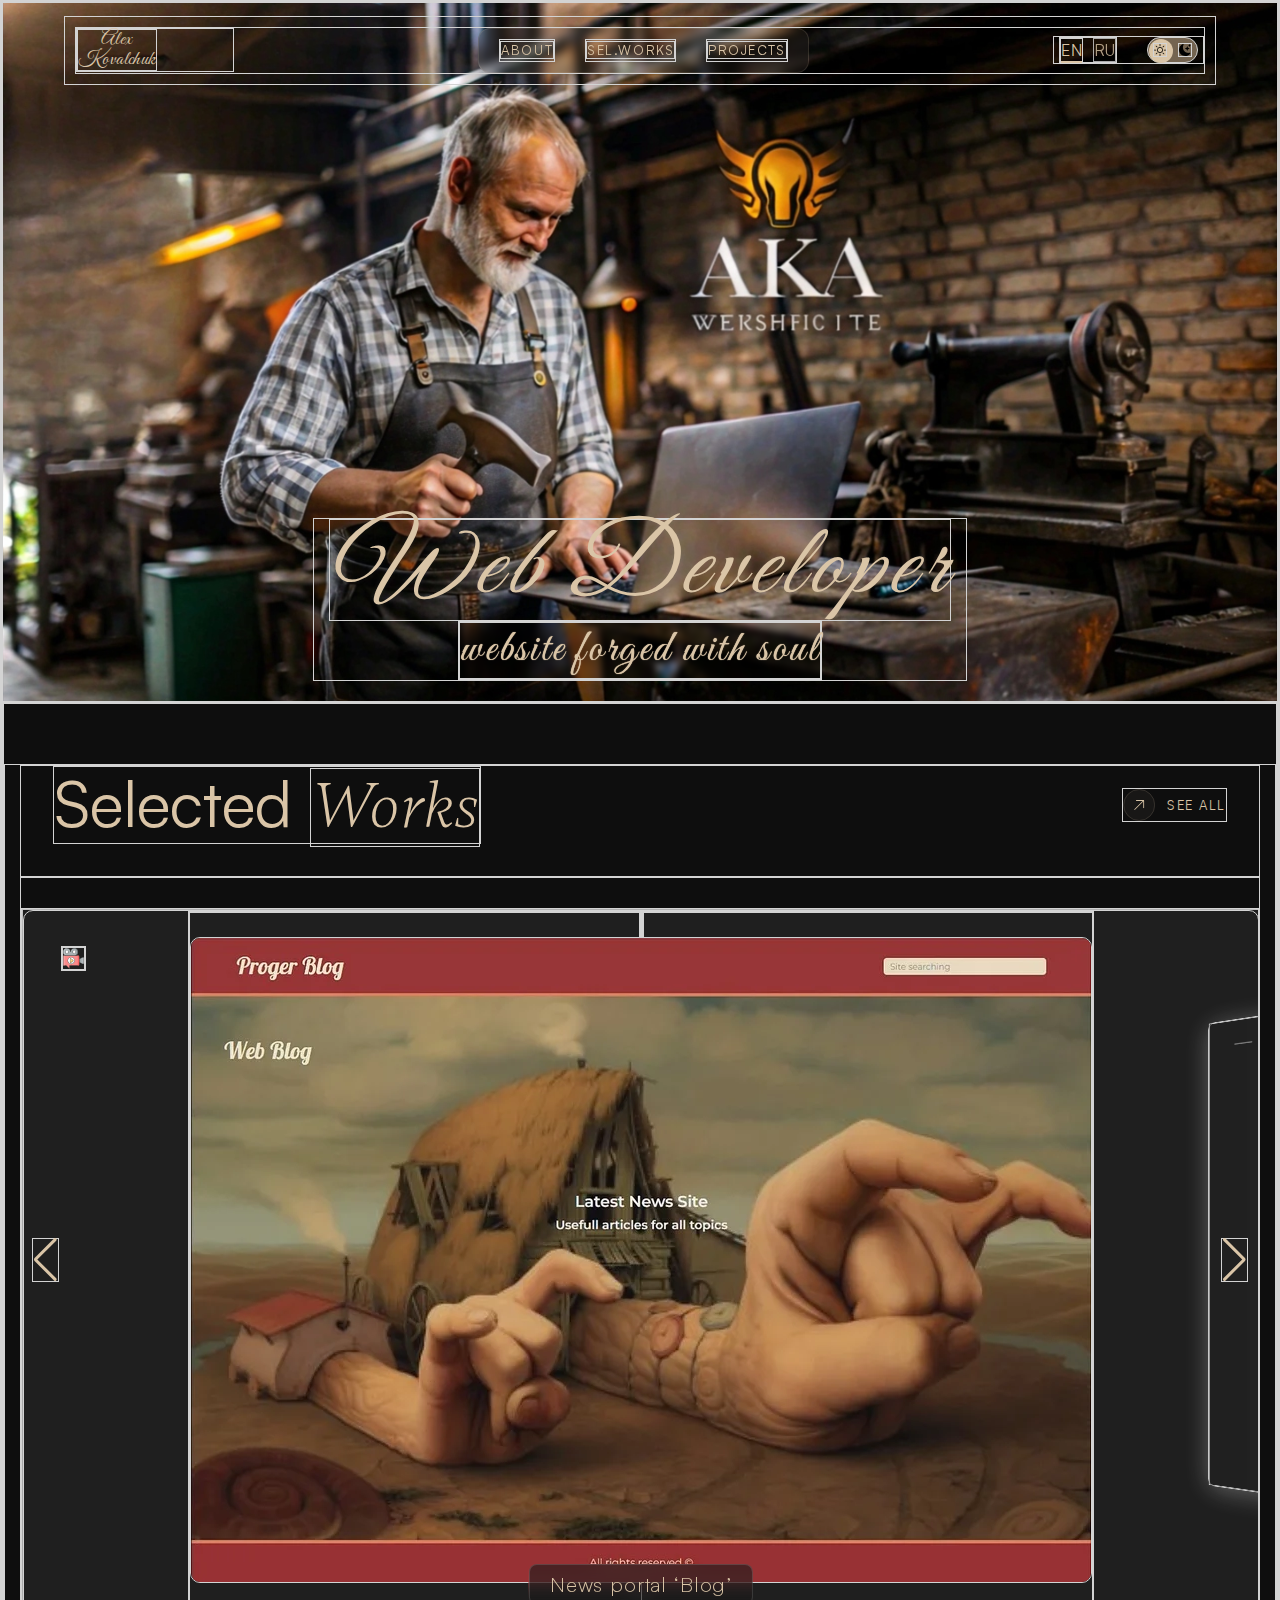
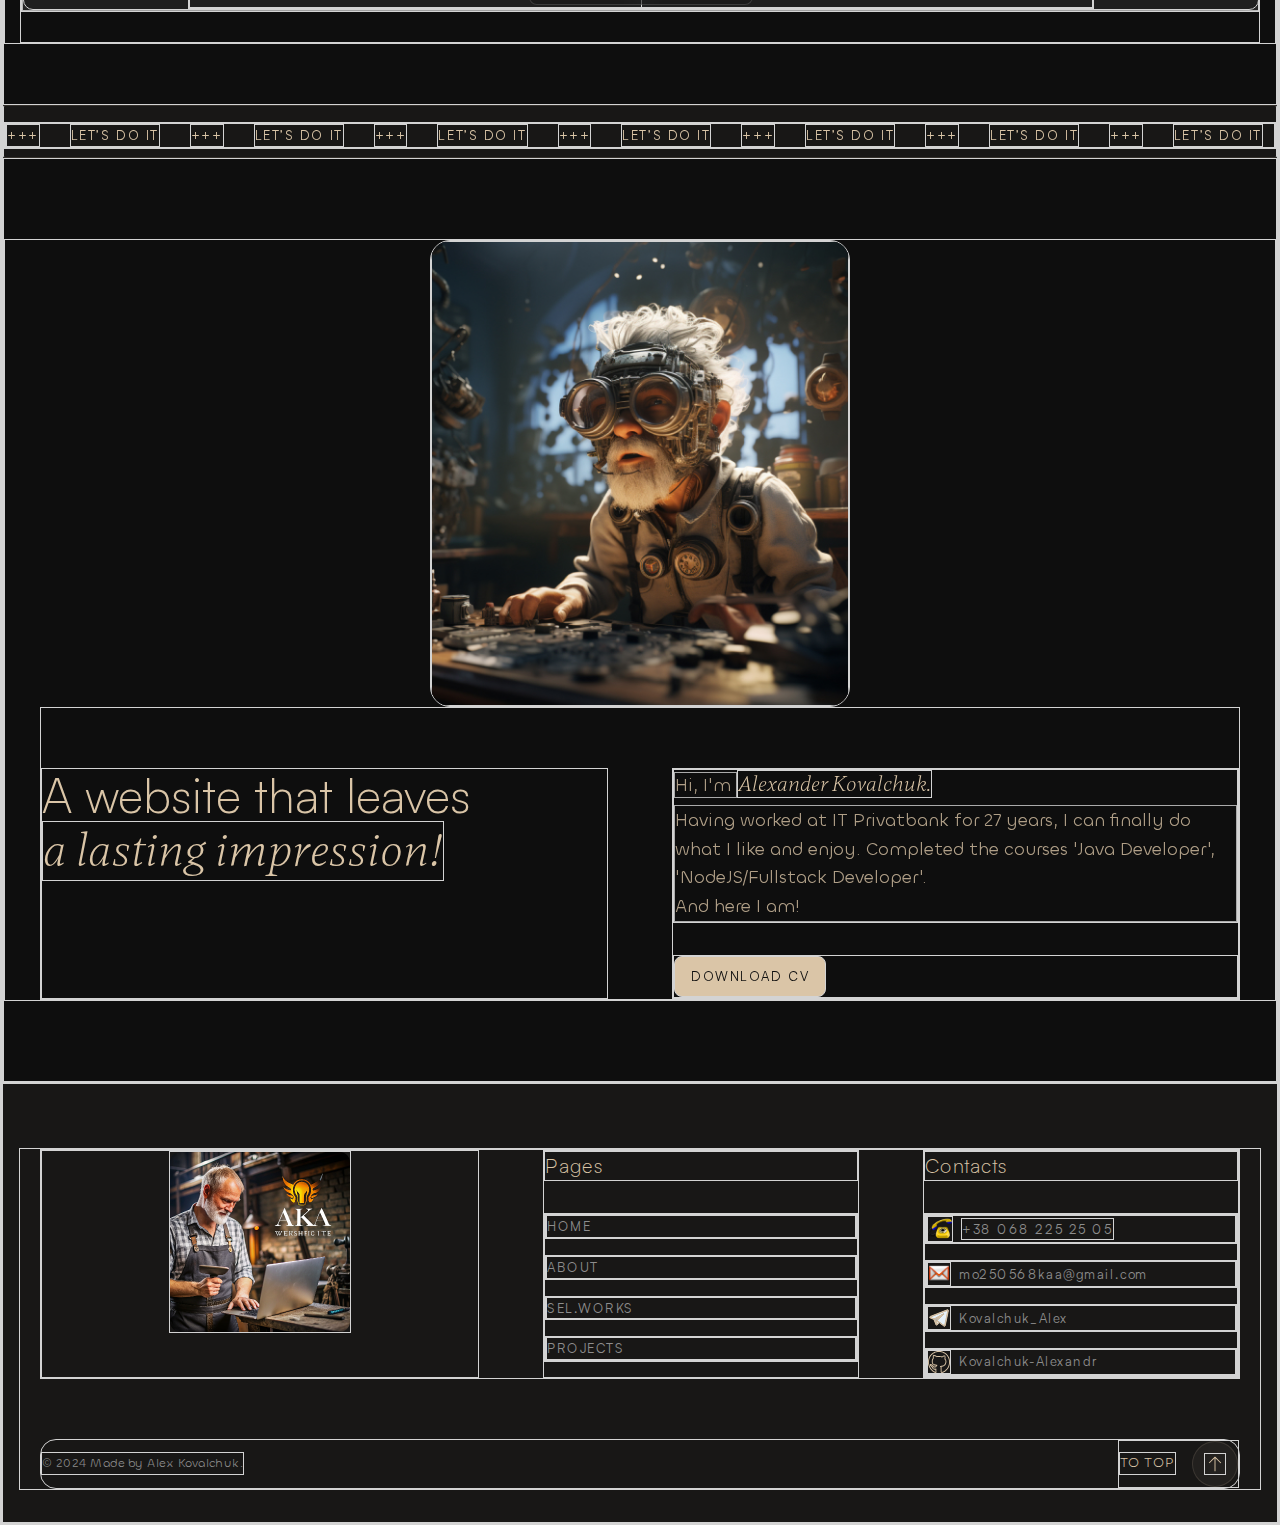
==== index.html @ 434cf373 "1 - 2 pages adaptive" ====
<!DOCTYPE html>
<html lang="en">
<head>
    <meta charset="UTF-8">
    <meta http-equiv="X-UA-Compatible" content="IE=edge">
    <meta name="viewport" content="width=device-width, initial-scale=1.0">
    <title>Freelancer portfolio</title>
    <link rel="stylesheet" href="./libs/swiper/swiper-bundle.min.css">
    <link rel="stylesheet" href="./css/main.css">

    <link rel="icon" sizes="260x260" type="image/x-icon" href="./img/favicon/aka/aka-260.jpg">
	<link rel="apple-touch-icon" sizes="180x180" href="./img/favicon/aka/aka-180.jpg">
</head>
<body class="dark">
    <nav class="nav ">
        <!-- <div class="container"> -->
            <div class="nav-row">
                <a href="./index.html" class="logo">
                    <!-- <img src="./img/logo/aka-180.png" class="logo__img" width="48" alt="AKA Logo"> -->
                    <!-- <strong>Freelancer</strong> portfolio -->
                    <!-- <span>ALEX SMITH</span>  -->
                    <span>alex<br>kovalchuk</span> 
                </a>

                <ul class="nav-list">
                    <!-- <li class="nav-lst__item"><a href="#" class="nav-list__link nav-list__link--active" data-lang="home">Home</a></li> -->
                    <li class="nav-list__item"><a href="#about" class="nav-list__link" data-lang="about">About</a></li>
                    <li class="nav-list__item"><a href="#works" class="nav-list__link" data-lang="selected">Sel.Works</a></li>
                    <li class="nav-list__item"><a href="./projects.html" class="nav-list__link" data-lang="projectsMenu">Projects</a></li>
                    <!-- <li class="nav-lst__item"><a href="./pages/contacts.html" class="nav-list__link" data-lang="contacts-mn">Contacts</a></li> -->
                </ul>

                <div class="nav-btn-set">
                    <div class="lang">
                        <a href="#" class="lang__item lang__item--active">EN</a>
                        <a href="#" class="lang__item ">RU</a>
                    </div>
    
                    <button class="dark-mode-btn ">
                        <img src="./img/icons/sun.svg" alt="Light mode" class="dark-mode-btn__icon">
                        <img src="./img/icons/moon.svg" alt="Dark mode" class="dark-mode-btn__icon">
                    </button>

                    <!-- Mobile button open -->
                    <!-- <button class="mobile-nav-btn"> -->
                        <!-- Если используются разные кнопки для откр/закр -->
                        <!-- <img class="nav-img" src="./img/ui/menu_right.svg" alt="Menu button" > -->
                        <!-- <div class="mobile-nav-btn__icon"></div> -->
                    <!-- </button> -->
                </div>

            </div>
        <!-- </div> -->
    </nav>
   
    <header class="header ">
        <div class="header__wrapper">
            <!-- <h1 class="header__title" data-lang="aboutme">
                <strong data-lang="greating">Hi, my name is <em data-lang="name">Alexander</em></strong><br>
                a frontend developer
            </h1>
            <div class="header__text">
                <p data-lang="slogan">with passion for learning and creating.</p> -->
                <!-- для проверки, если понадобится несколько абзацев текста -->
                <!-- <p>Далеко-далеко за словесными горами в стране гласных и согласных, живут рыбные тексты.
                     Эта переписывается взобравшись они запятых!</p>
                <p>Lorem ipsum dolor sit amet consectetur, adipisicing elit. Similique consequuntur 
                    magnam ducimus corporis impedit dolore possimus architecto dolores voluptatibus 
                    dicta.</p> -->
            <!-- </div>
            <a href="#!" class="btn">Download CV</a> -->
        </div>
    </header>

    <!-- Mobile button open -->
    <!-- <button class="mobile-nav-btn">
        <div class="mobile-nav-btn__icon"> -->
            <!-- Если используются разные кнопки для откр/закр -->
            <!-- <img class="nav-img" src="./img/ui/menu_right.svg" alt="Menu button" > -->
        <!-- </div>
    </button> -->

    <!-- ======= Мобильная навигация  ============================ -->
    <div class="mobile-nav ">
        <!-- Если используются разные кнопки для откр/закр -->
        <button class="mobile-close-btn">
            <img src="./img/ui/close_round.svg" alt="Close button" width="24" height="24">
        </button>

         <div class="nav-btn-set">
            <div class="lang">
                <a href="#" class="lang__item lang__item--active mobile-lang__item">EN</a>
                <a href="#" class="lang__item mobile-lang__item">RU</a>
            </div>
    
            <button class="dark-mode-btn ">
                <img src="./img/icons/sun.svg" alt="Light mode" class="dark-mode-btn__icon">
                <img src="./img/icons/moon.svg" alt="Dark mode" class="dark-mode-btn__icon">
            </button>

        </div>

        <ul class="mobile-nav-list">
            <li class="mobile-nav-item"><a href="./index.html#" class="mobile-nav-link" data-lang="home">Home</a></li>
            <li class="mobile-nav-item"><a href="./index.html#about" class="mobile-nav-link " data-lang="about">About</a></li>
            <li class="mobile-nav-item"><a href="./index.html#works" class="mobile-nav-link" data-lang="selected">Sel.Works</a></li>
            <li class="mobile-nav-item"><a href="./projects.html" class="mobile-nav-link" data-lang="projectsMenu">Projects</a></li>
        </ul>

        <a href="./index.html" class="nav__logo logo">
            <img src="./img/logo/aka-180.png" class="logo__img" width="48" alt="AKA Logo">
            <!-- <span>ALEX SMITH</span>  -->
            <span>alex<br>kovalchuk</span> 
        </a>
    </div>

    <!-- ======= Fade для мобильной навигации  =================== -->
	<div class="mobile-nav-fade"></div>

    <div class="gradient none">
        <div class="container"></div>
    </div>

    <main class=" ">
        <section class="works " id="works">
            <div class="container">
                <div class="works__header">
                    <h2 class="works__title" data-lang="projects">
                        Selected <span>Work</span>
                    </h2>

                    <a href="./projects.html" class="link works__link" data-lang="seeall">See all</a>
                </div>

                <!-- Grid -->
                <!-- <div class="works__grid"> -->
                    <div class="swiper-slider ">
                        <!-- Slider main container -->
                        <div class="swiper">
                            <!-- Additional required wrapper -->
                            <ul class="swiper-wrapper works__grid">
                                <!-- Slides -->
                                <!-- <div class="swiper-slide">
                                    <div class="swiper-slide-text"> Slide 1</div>
                                    <img src="https://swiperjs.com/demos/images/nature-1.jpg" />
                                </div>
                                <div class="swiper-slide">
                                    <div class="swiper-slide-text"> Slide 2</div>
                                    <img src="https://swiperjs.com/demos/images/nature-2.jpg" />
                                </div>
                                <div class="swiper-slide">
                                    <div class="swiper-slide-text"> Slide 3</div>
                                    <img src="https://swiperjs.com/demos/images/nature-3.jpg" />
                                </div> -->
                                
                            </ul>
                            <!-- Pagination -->
                            <!-- <div class="swiper-pagination"></div> -->
                    
                            <!-- Navigation buttons -->
                            <div class="swiper-button-prev"></div>
                            <div class="swiper-button-next"></div>
                    
                            <!-- Scrollbar -->
                            <!-- <div class="swiper-scrollbar"></div> -->
                        </div>
                    </div>
                <!-- </div> -->
            </div>
        </section>

        <!-- <div class="container"> -->
            <!-- <h2 class="title-1" data-lang="projects">Projects</h2> -->
            <!-- <h2 class="h1" data-lang="projects">Selected <span>Works</span></h2> -->
            <!-- <ul class="projects"> -->
                <!-- <picture>
                    <source srcset="./img/premium/pict1.webp 1x, ./img/premium/pict1@2x.webp 2x" type="image/webp">
                    <source srcset="./img/premium/pict1.jpg 1x, ./img/premium/pict1@2x.jpg 2x" type="image/jpeg">
                    <img src="./img/premium/pict1.jpg" width="347"  height="399" alt="Male lifting weights">
                </picture> -->
                <!-- <li class="project" onclick="projectDetails(6)">
                    <a href="./project-page.html">
                        <picture>
                            <source srcset="./img/projects/blog_sm1.webp " type="image/webp">
                            <source srcset="./img/projects/blog_sm1.jpg " type="image/jpeg">
                            <img src="./img/projects/blog_sm1.jpg" alt="Project img" class="project__img">
                        </picture>
                        
                        <h3 class="project__title">Gaming streaming portal</h3>
                        <div class="project__icon">
                                <img src="./img/video/movie_camera_icon.svg" alt="Demo available">
                        </div>
                    </a>
                </li> -->
                <!--
                <li class="project" onclick="projectDetails(1)">
                    <a href="./project-page.html">
                        <img src="./img/projects/02.jpg" alt="Project img" class="project__img">
                        <h3 class="project__title">Video service</h3>
                    </a>
                </li>
            </ul>
        </div> -->

        <section class="banner ">
            <h2 class="visually-hidden">Banner</h2>
            <div class="container-wide">
                <div class="banner__row">
                    <div class="cta__banner-dots">+++</div>
                    <div class="cta__banner-text">Let’s do it</div>
                    <div class="cta__banner-dots">+++</div>
                    <div class="cta__banner-text">Let’s do it</div>
                    <div class="cta__banner-dots">+++</div>
                    <div class="cta__banner-text">Let’s do it</div>
                    <div class="cta__banner-dots">+++</div>
                    <div class="cta__banner-text">Let’s do it</div>
                    <div class="cta__banner-dots">+++</div>
                    <div class="cta__banner-text">Let’s do it</div>
                    <div class="cta__banner-dots">+++</div>
                    <div class="cta__banner-text">Let’s do it</div>
                    <div class="cta__banner-dots">+++</div>
                    <div class="cta__banner-text">Let’s do it</div>
                    <div class="cta__banner-dots">+++</div>
                    <div class="cta__banner-text">Let’s do it</div>
                    <div class="cta__banner-dots">+++</div>
                    <div class="cta__banner-text">Let’s do it</div>
                    <div class="cta__banner-dots">+++</div>
                    <div class="cta__banner-text">Let’s do it</div>
                    <div class="cta__banner-dots">+++</div>
                    <div class="cta__banner-text">Let’s do it</div>
                    <div class="cta__banner-dots">+++</div>
                    <div class="cta__banner-text">Let’s do it</div>
                    <!--<div class="cta__banner-dots">+++</div> -->
                </div>
            </div>
        </section>

        <section class="about " id="about">
            <div class="container">
                <div class="about__img ">
                    <img src="./img/about/Image.jpg" alt="about pict">
                </div>
                <div class="about__header ">
                    <h2 class="about__title" data-lang="slogan1">A website that leaves <span>a&nbsp;lasting impression!</span></h2>
                    <div class="about__content">
                        <div class="about__content-wrapper">
                            <span class="about__desc" data-lang="greating"></span>
                            <span class="about__name" data-lang="name"></span>
                            <p class="about__desc" data-lang="aboutdesc">
                                Hi, I'm Arik Andersson - a freelancer specializing in premium web design, development, and SEO services. I'm passionate about creating unique and effective solutions for my clients, and I bring a personal touch to every project. Let's work together to bring your vision to life!
                            </p>
                        </div>

                        <div class="about__social">
                            <a href="#!" class="btn btn-link" data-lang="download">Download CV</a>
                        </div>
                    </div>
                    
                </div>
            </div>
        </section>

    </main>

    <footer class="footer ">
        <div class="container-footer">
            <div class="footer__menu">
                 <a href="#!" class="logo footer__logo">
                    <img src="./img/logo/aka-180.png" alt="logo" class="logo-img">
                 </a>

                 <nav class="footer__nav">
                    <h4 class="footer-nav-title" data-lang="pages">Pages</h4>
                    <ul class="footer-nav-list">
                        <li class="nav-item"><a href="#" class="footer-nav-link" data-lang="home">Home</a></li>
                        <li class="nav-item"><a href="#about" class="footer-nav-link" data-lang="about">About</a></li>
                        <li class="nav-item"><a href="#works" class="footer-nav-link" data-lang="selected">Sel.Works</a></li>
                        <li class="nav-item"><a href="./projects.html" class="footer-nav-link" data-lang="projectsMenu">Projects</a></li>
                    </ul>

                    <!-- <button class="nav__btn btn btn-link">Get in touch</button> -->
                 </nav>

                 <nav class="footer__nav footer__nav--contacts">
                    <h4 class="footer-nav-title" data-lang="contacts">Contacts</h4>
                    <ul class="footer-nav-list">
                        <li class="nav-item">
                            <a href="tel:+38062252505" class="footer-nav-link">
                                <img src="./img/social/yellow_phone_icon.png" width="26" alt="Phone">
                                <span>+38 068 225 25 05</span> 
                            </a></li>
                        <li class="nav-item">
                            <a href="mailto:mo250568kaa@gmail.com" target="_blank" class="footer-nav-link">
                                <img src="./img/social/gmail_icon.png" width="24" alt="Gmail">
                                mo250568kaa@gmail.com
                            </a>
                        </li>
                        <li class="nav-item">
                            <a href="https://t.me/Kovalchuk_Alex" target="_blank" class="footer-nav-link">
                                <img src="./img/social/telegram_icon.svg" width="24" alt="Telegram">
                                Kovalchuk_Alex
                            </a>
                        </li>
                        <li class="nav-item">
                            <a href="https://github.com/Kovalchuk-Alexandr" target="_blank"  class="footer-nav-link">
                                <img src="./img/social/github-icon-stroke1.svg" width="24" alt="Github">
                                Kovalchuk-Alexandr
                            </a>
                        </li>
                    </ul>
                 </nav>

            </div>

            <div class="footer__row">
                <div class="footer__copyright">© 2024 Made by Alex Kovalchuk.</div>
                <div class="footer__back-top">
                    <div class="btotop__text" data-lang="gotop">To Top</div>
                    <a href="#" class="btotop__btn">
                        <img class="btotop__btn-img" src="./img/ui/ui-arrow-top.svg" alt="back to home btn">
                    </a>
                </div>
            </div>
        </div>
        <!-- <div class="container">
            <div class="footer__wrapper">
                <ul class="social">
                    <li class="social__item"><a href="#!"><img src="./img/icons/vk.svg" alt="VK"></a></li>
                    <li class="social__item"><a href="#!"><img src="./img/icons/instagram.svg" alt="instagram"></a></li>
                    <li class="social__item"><a href="#!"><img src="./img/icons/twitter.svg" alt="twitter"></a></li>
                    <li class="social__item"><a href="https://github.com/Kovalchuk-Alexandr"><img src="./img/icons/gitHub.svg" alt="gitHub"></a></li>
                    <li class="social__item"><a href="#!"><img src="./img/icons/linkedIn.svg" alt="linkedIn"></a></li>
                </ul>
                <div class="copyright">
                    <p>© 2024 frontend-dev.com</p>
                </div>
            </div>
        </div> -->
    </footer>

    <!-- Библиотеки -->
    <!-- <script src="./libs/scrollreveal.js"></script> -->
    <script src="./libs/swiper/swiper-bundle.min.js"></script>

    <!-- Программный скрипт -->
    <!-- <script src="./js/modules/scroll-reveal.js"></script> -->
    <script src="./js/modules/mobile-nav.js"></script>
    <script src="./js/modules/swiper.js"></script>

    <script src="./js/projects.js"></script>
    <script src="./js/main.js"></script>
    
</body>
</html>
---- css/main.css ----
/* 
Подсказка для использования шрифтов
font-family: 'DM Sans', sans-serif;
font-family: 'Poppins', sans-serif;
*/

@import './../fonts/chillax/css/chillax.css';
@import './../fonts/gambetta/css/gambetta.css';
@import './../fonts/satoshi/stylesheet.css';
@import './../fonts/greatvibes/stylesheet.css';
@import './../fonts/futurapt/stylesheet.css';
@import './../fonts/antarctic/stylesheet.css';
@import './../fonts/larisa/stylesheet.css';
@import './../fonts/hero/stylesheet.css';
@import './../fonts/garet/stylesheet.css';



/* =============  Fonts ================= */
@import url("https://fonts.googleapis.com/css2?family=DM+Sans:opsz,wght@9..40,400;9..40,500;9..40,700&family=Poppins:wght@400;500;700&display=swap");
@import url('https://fonts.googleapis.com/css2?family=Montserrat:wght@100..900&family=Nunito:ital,wght@0,200..1000;1,200..1000&display=swap');
@import url('https://fonts.googleapis.com/css2?family=Poppins:wght@300;400;500;600&display=swap');

/* =============  Base ================= */
@import './base/reset.css';
@import './base/vars.css';
@import './base/base.css';
@import './base/buttons.css';
@import './base/icons.css';
@import './base/mobile-nav-button.css';
@import './base/mobile-nav.css';
@import './base/swiper.css';


/* =============  Blocks ================= */
@import './blocks/nav.css';
@import './blocks/dark-mode-btn.css';
@import './blocks/link.css';
@import './blocks/header.css';
@import './blocks/gradient.css';
@import './blocks/works.css';
@import './blocks/work.css';
@import './blocks/banner.css';
@import './blocks/about.css';
@import './blocks/projects.css';
@import './pages/projects-details.css';
@import './pages/skills.css';
@import './blocks/footer.css';
@import './blocks/footer-nav.css';

/* =============  Media ================= */
/* @import './base/media.css'; */
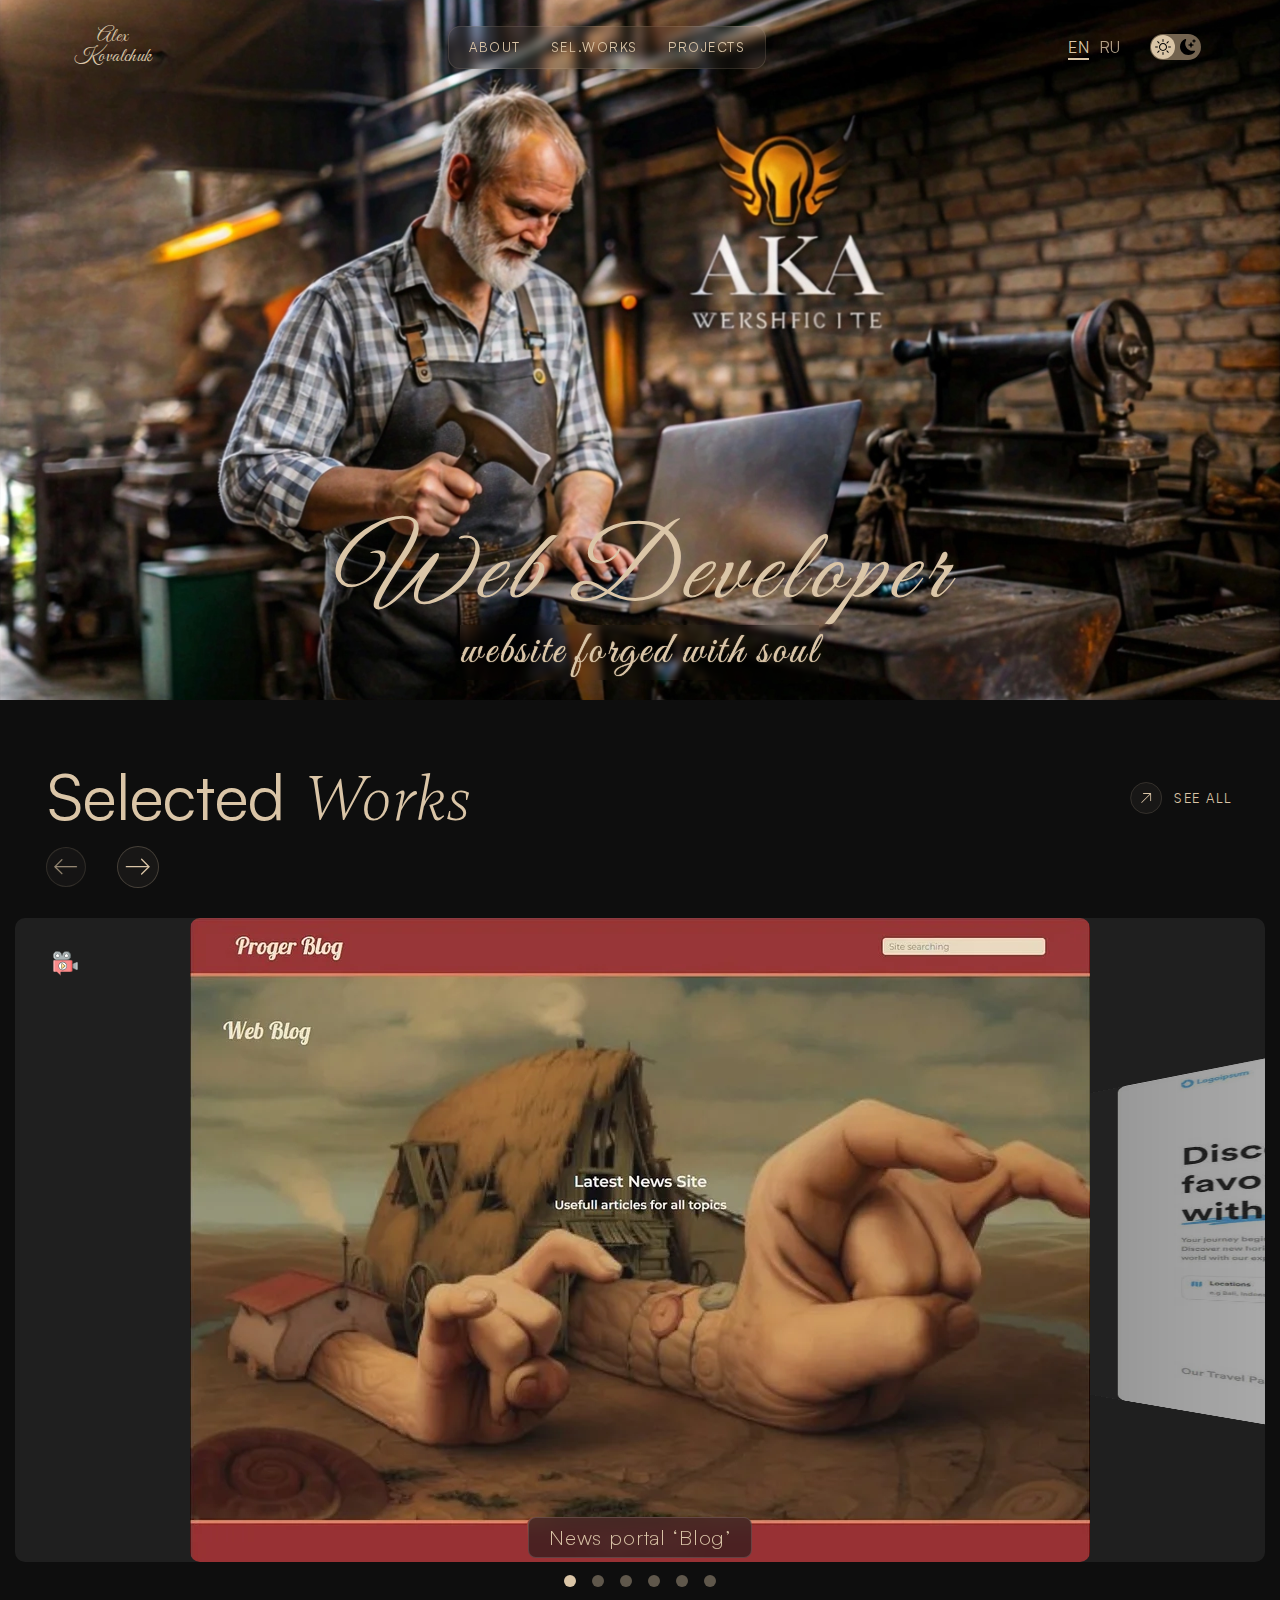
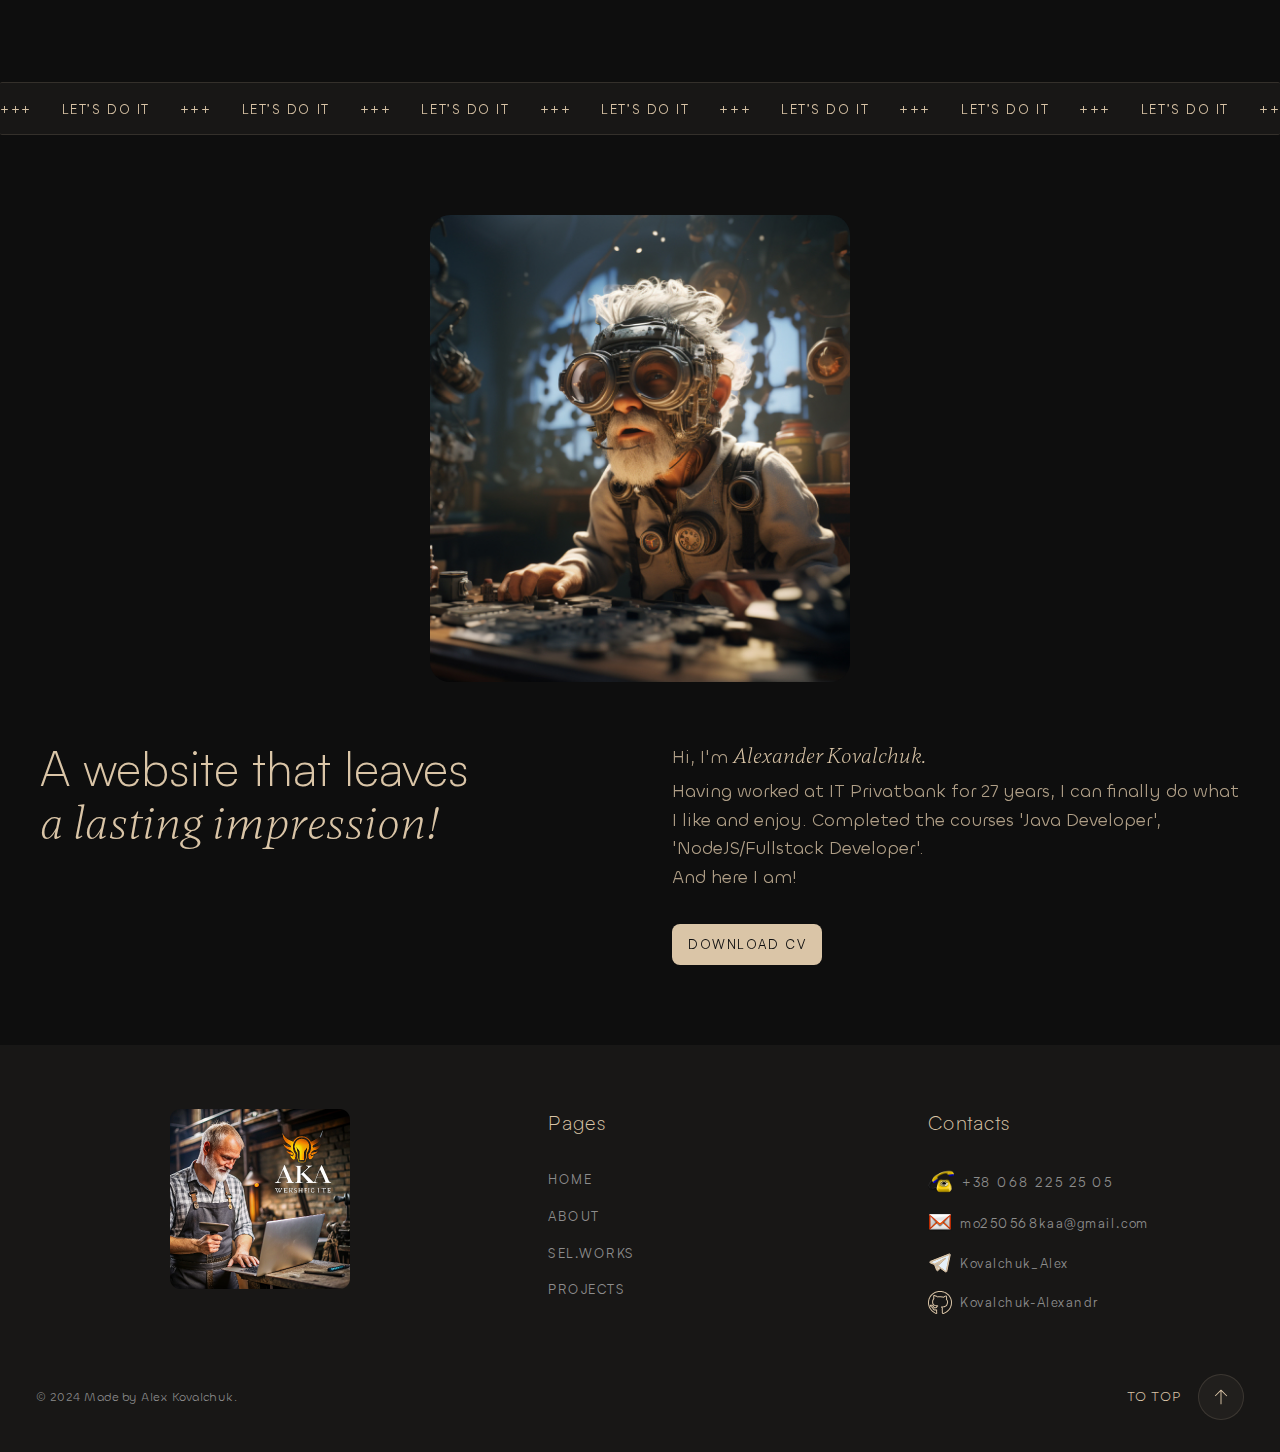
==== commit 6229b600: "nav + pagination" ====
--- a/index.html
+++ b/index.html
@@ -81,9 +81,9 @@
     </button> -->
 
     <!-- ======= Мобильная навигация  ============================ -->
-    <div class="mobile-nav ">
+    <!-- <div class="mobile-nav "> -->
         <!-- Если используются разные кнопки для откр/закр -->
-        <button class="mobile-close-btn">
+        <!--<button class="mobile-close-btn">
             <img src="./img/ui/close_round.svg" alt="Close button" width="24" height="24">
         </button>
 
@@ -109,17 +109,17 @@
 
         <a href="./index.html" class="nav__logo logo">
             <img src="./img/logo/aka-180.png" class="logo__img" width="48" alt="AKA Logo">
-            <!-- <span>ALEX SMITH</span>  -->
+            <span>ALEX SMITH</span> 
             <span>alex<br>kovalchuk</span> 
         </a>
-    </div>
+    </div> -->
 
     <!-- ======= Fade для мобильной навигации  =================== -->
-	<div class="mobile-nav-fade"></div>
-
-    <div class="gradient none">
+	<!-- <div class="mobile-nav-fade"></div> -->
+
+    <!-- <div class="gradient none">
         <div class="container"></div>
-    </div>
+    </div> -->
 
     <main class=" ">
         <section class="works " id="works">
@@ -154,15 +154,29 @@
                                 </div> -->
                                 
                             </ul>
-                            <!-- Pagination -->
-                            <!-- <div class="swiper-pagination"></div> -->
-                    
-                            <!-- Navigation buttons -->
-                            <div class="swiper-button-prev"></div>
-                            <div class="swiper-button-next"></div>
-                    
-                            <!-- Scrollbar -->
-                            <!-- <div class="swiper-scrollbar"></div> -->
+                            
+                            <div class="swiper-pagination"></div>
+                        </div>
+                        <!-- Navigation buttons -->
+                        <div class="swiper-button-set">
+                            <div class="swiper-button swiper-button-prev">
+                                <!-- <img src="./img/ui/arrow_left-24.svg" alt="arrow left"> -->
+
+                                <svg class="arrow arrow-left" fill="none" height="24" viewBox="0 0 24 24" width="24" xmlns="http://www.w3.org/2000/svg">
+                                    <path d="M3.98909 11.75H20.25" stroke="" stroke-linecap="round"/>
+                                    <path d="M8.79349 6.20649L3.25 11.75L8.79349 17.2935" stroke="" stroke-linecap="round"/>
+                                </svg>
+                            </div>
+
+                            <div class="swiper-button swiper-button-next">
+                                <!-- <img src="./img/ui/arrow_right-24.svg" alt="arrow right"> -->
+
+                                <svg class="arrow arrow-right" fill="none" height="24" viewBox="0 0 24 24" width="24" xmlns="http://www.w3.org/2000/svg">
+                                    <path d="M19.5109 11.75H3.25001" stroke="" stroke-linecap="round"/>
+                                    <path d="M14.7065 6.20649L20.25 11.75L14.7065 17.2935" stroke="" stroke-linecap="round"/>
+                                </svg>
+                            </div>
+
                         </div>
                     </div>
                 <!-- </div> -->
@@ -344,7 +358,7 @@
 
     <!-- Программный скрипт -->
     <!-- <script src="./js/modules/scroll-reveal.js"></script> -->
-    <script src="./js/modules/mobile-nav.js"></script>
+    <!-- <script src="./js/modules/mobile-nav.js"></script> -->
     <script src="./js/modules/swiper.js"></script>
 
     <script src="./js/projects.js"></script>
--- a/css/main.css
+++ b/css/main.css
@@ -13,6 +13,7 @@
 @import './../fonts/larisa/stylesheet.css';
 @import './../fonts/hero/stylesheet.css';
 @import './../fonts/garet/stylesheet.css';
+@import './../fonts/code-next-trial/style.css';
 
 
 
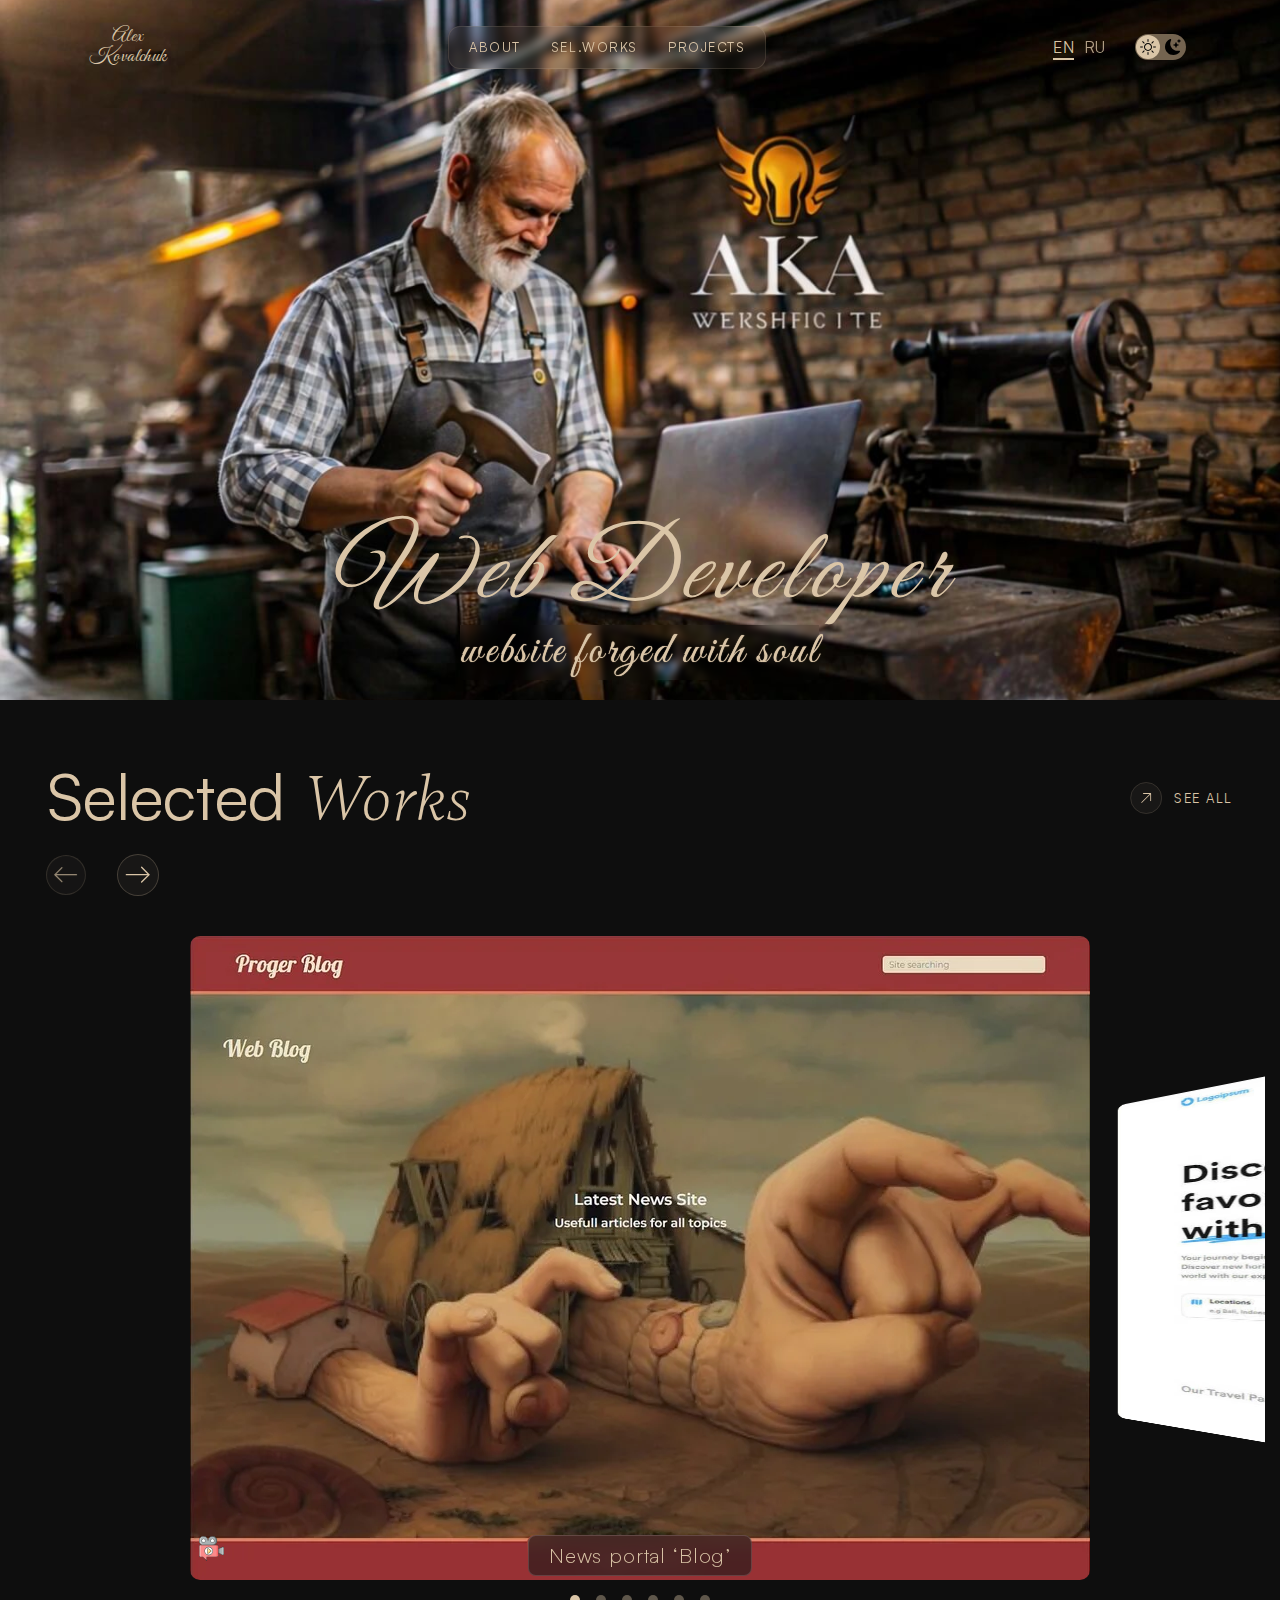
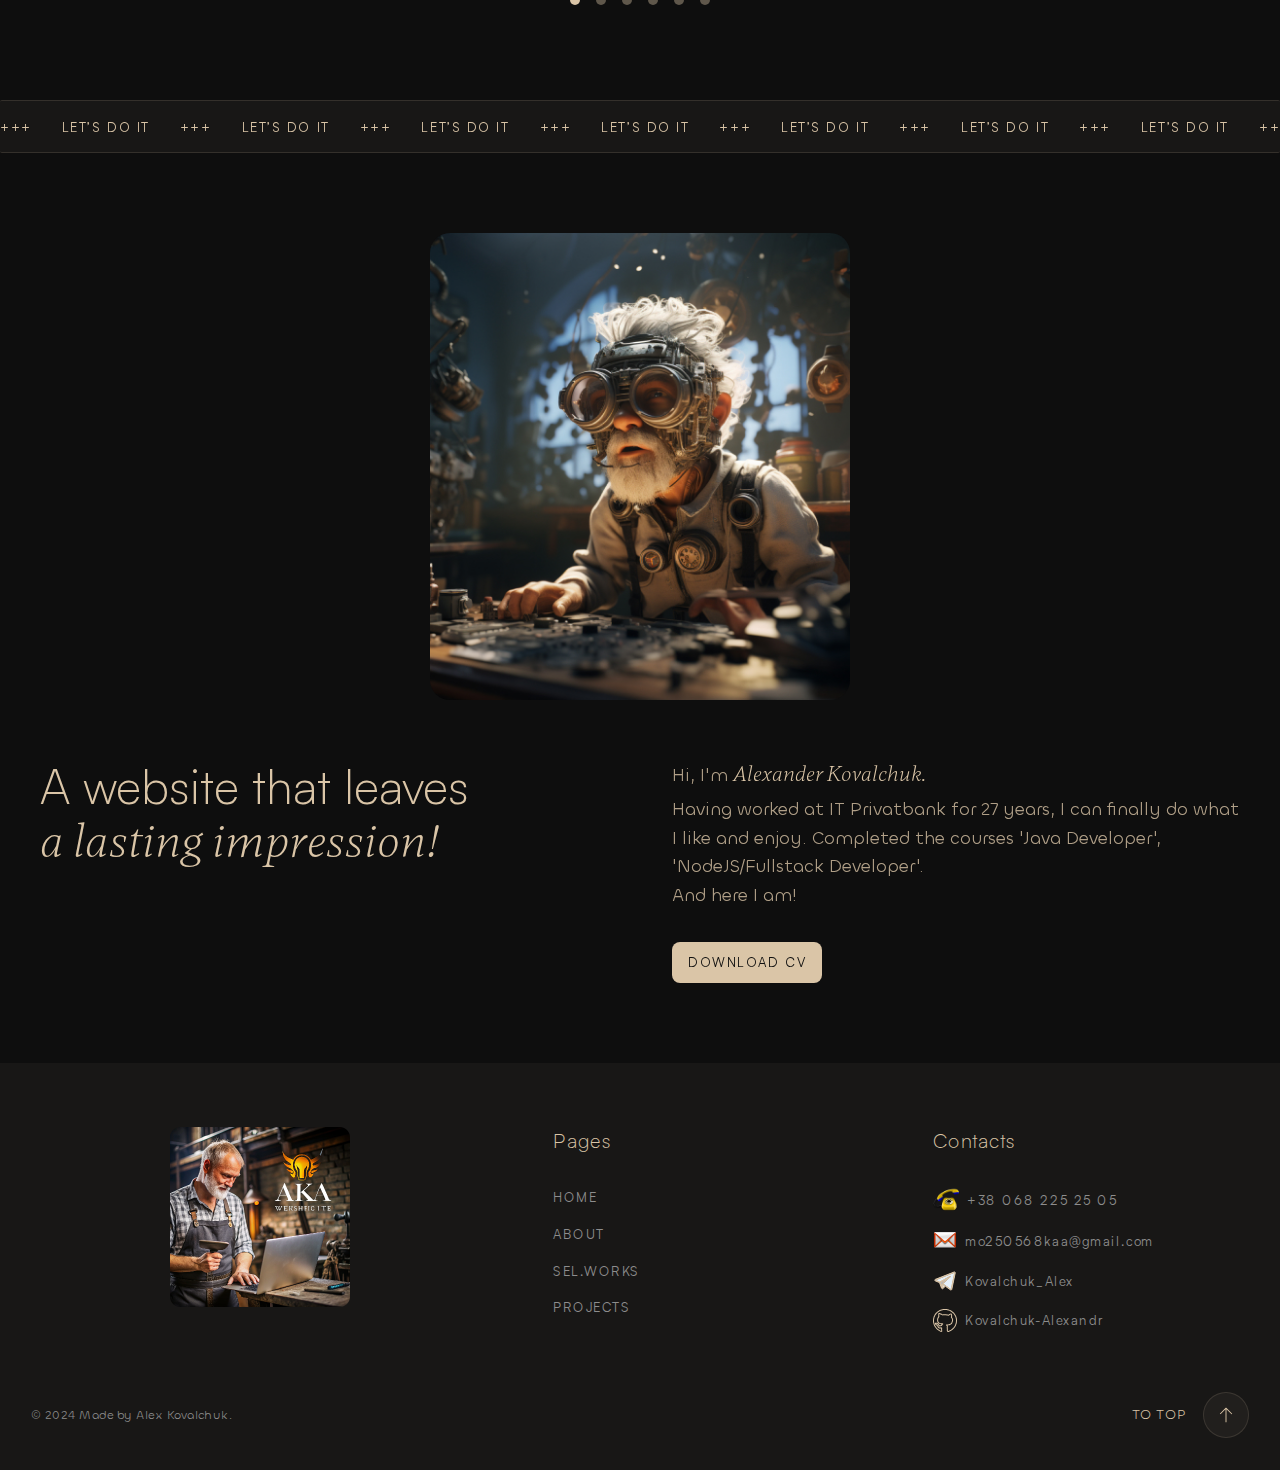
==== commit ce3d4a9e: "rel. v 2.0" ====
--- a/index.html
+++ b/index.html
@@ -13,7 +13,7 @@
 </head>
 <body class="dark">
     <nav class="nav ">
-        <!-- <div class="container"> -->
+        <div class="container">
             <div class="nav-row">
                 <a href="./index.html" class="logo">
                     <!-- <img src="./img/logo/aka-180.png" class="logo__img" width="48" alt="AKA Logo"> -->
@@ -50,7 +50,7 @@
                 </div>
 
             </div>
-        <!-- </div> -->
+        </div>
     </nav>
    
     <header class="header ">
@@ -277,7 +277,7 @@
     </main>
 
     <footer class="footer ">
-        <div class="container-footer">
+        <div class="container">
             <div class="footer__menu">
                  <a href="#!" class="logo footer__logo">
                     <img src="./img/logo/aka-180.png" alt="logo" class="logo-img">
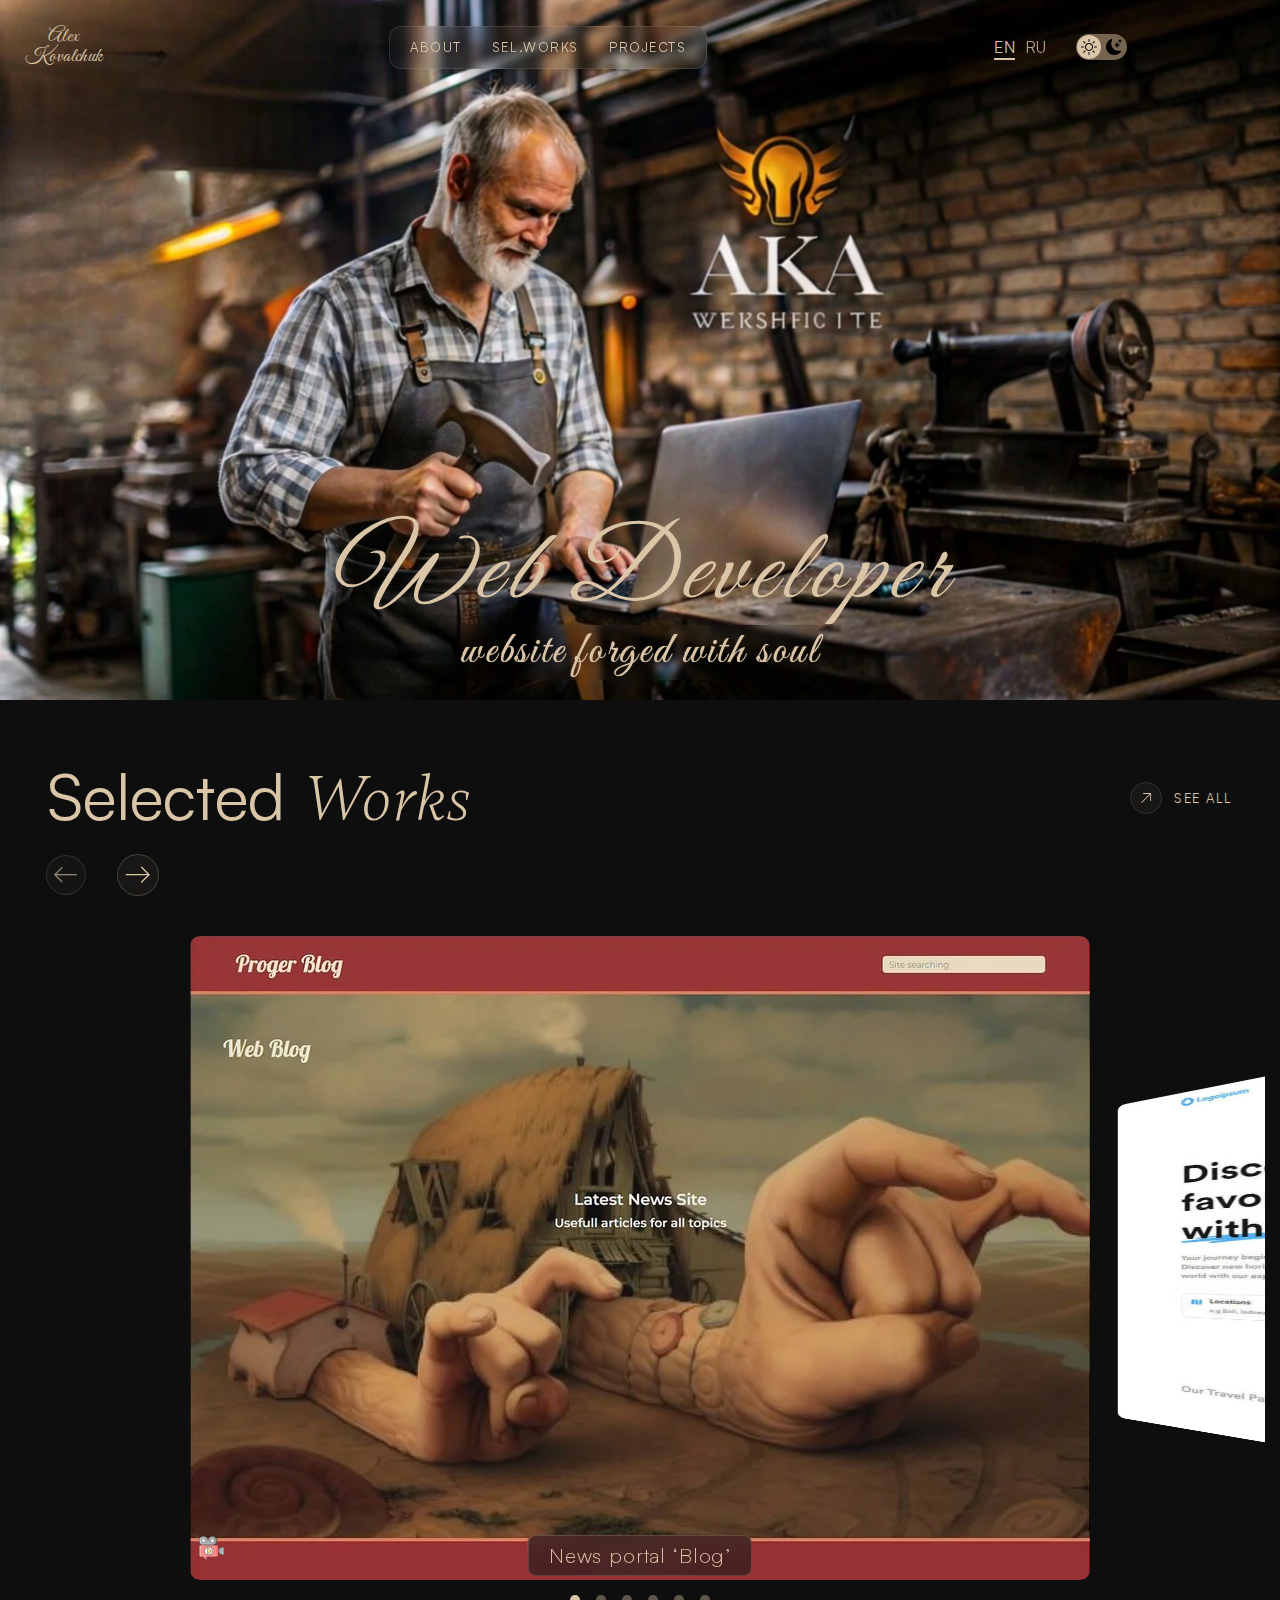
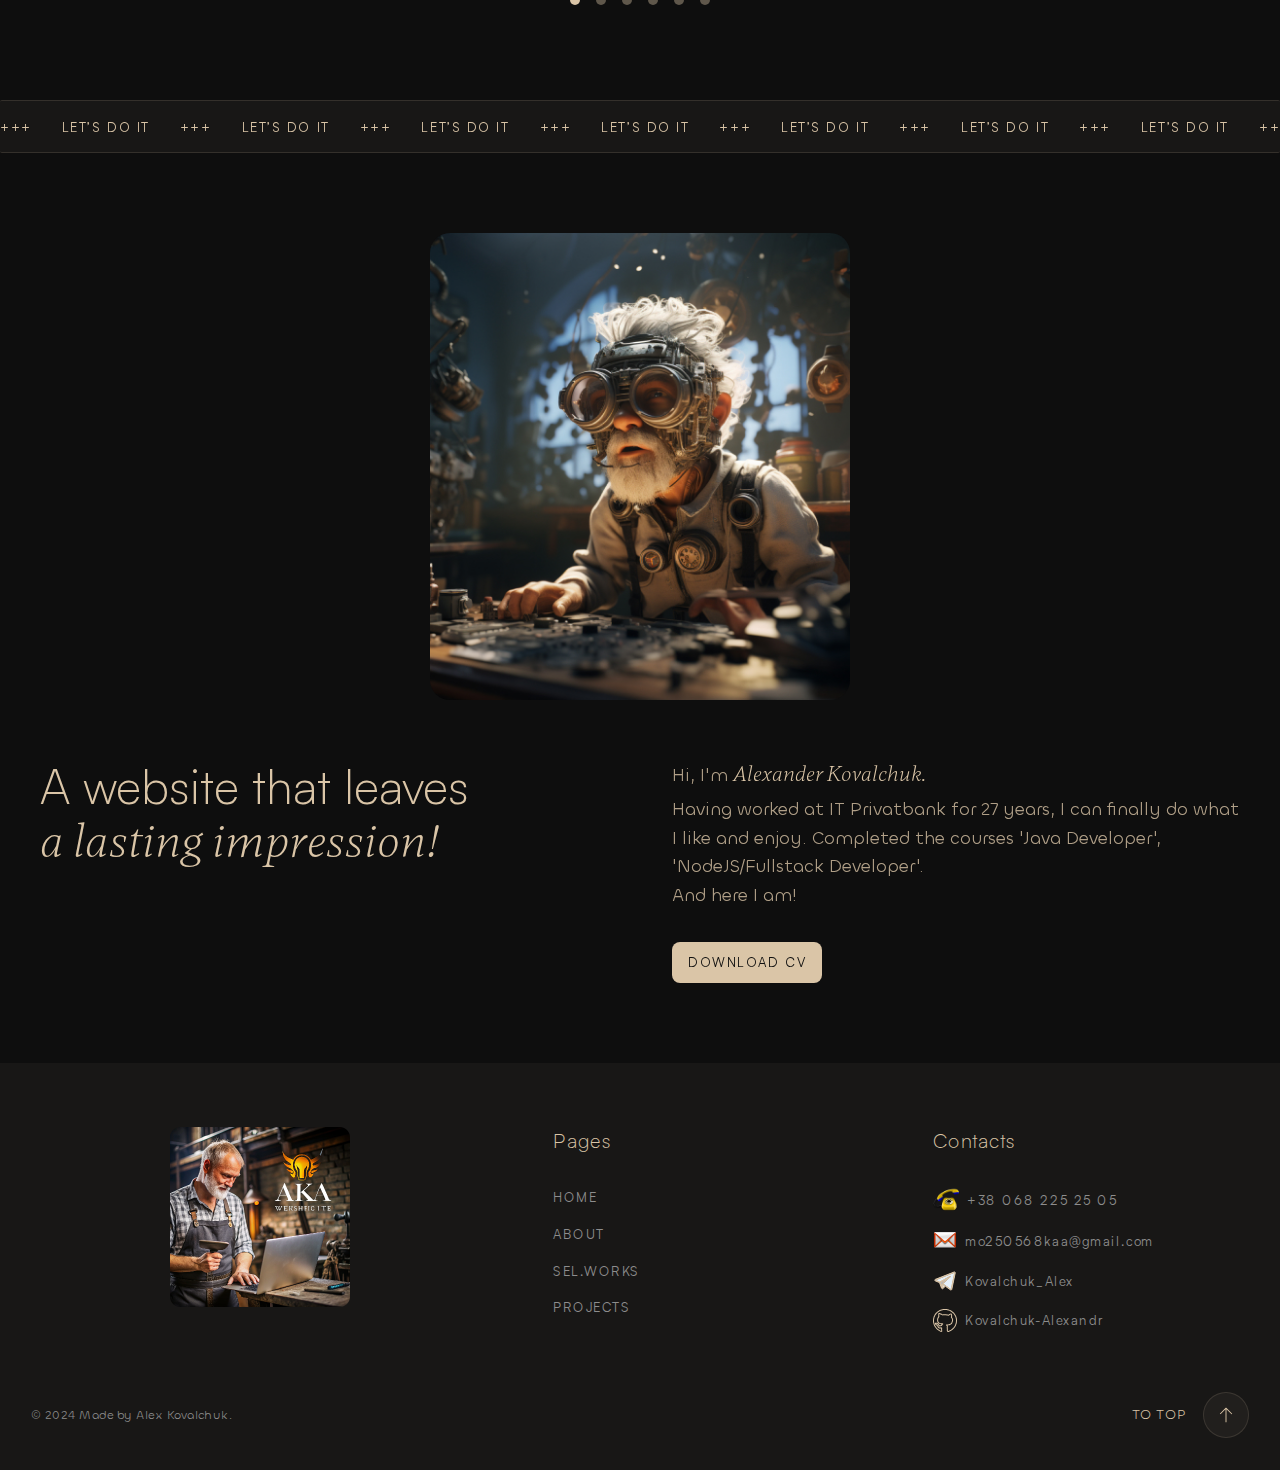
==== commit 85c5db92: "refact main" ====
--- a/index.html
+++ b/index.html
@@ -8,26 +8,26 @@
     <link rel="stylesheet" href="./libs/swiper/swiper-bundle.min.css">
     <link rel="stylesheet" href="./css/main.css">
 
-    <link rel="icon" sizes="260x260" type="image/x-icon" href="./img/favicon/aka/aka-260.jpg">
-	<link rel="apple-touch-icon" sizes="180x180" href="./img/favicon/aka/aka-180.jpg">
+    <link rel="icon" sizes="260x260" type="image/x-icon" href="./img/favicon/aka/aka-logo-min.png">
+	<link rel="apple-touch-icon" sizes="180x180" href="./img/favicon/aka/aka-logo-min.png">
 </head>
 <body class="dark">
-    <nav class="nav ">
+    <!-- <nav class="nav ">
         <div class="container">
             <div class="nav-row">
                 <a href="./index.html" class="logo">
-                    <!-- <img src="./img/logo/aka-180.png" class="logo__img" width="48" alt="AKA Logo"> -->
-                    <!-- <strong>Freelancer</strong> portfolio -->
-                    <!-- <span>ALEX SMITH</span>  -->
+                    <img src="./img/logo/aka-180.png" class="logo__img" width="48" alt="AKA Logo">
+                    <strong>Freelancer</strong> portfolio
+                    <span>ALEX SMITH</span> 
                     <span>alex<br>kovalchuk</span> 
                 </a>
 
                 <ul class="nav-list">
-                    <!-- <li class="nav-lst__item"><a href="#" class="nav-list__link nav-list__link--active" data-lang="home">Home</a></li> -->
+                    <li class="nav-lst__item"><a href="#" class="nav-list__link nav-list__link--active" data-lang="home">Home</a></li>
                     <li class="nav-list__item"><a href="#about" class="nav-list__link" data-lang="about">About</a></li>
                     <li class="nav-list__item"><a href="#works" class="nav-list__link" data-lang="selected">Sel.Works</a></li>
                     <li class="nav-list__item"><a href="./projects.html" class="nav-list__link" data-lang="projectsMenu">Projects</a></li>
-                    <!-- <li class="nav-lst__item"><a href="./pages/contacts.html" class="nav-list__link" data-lang="contacts-mn">Contacts</a></li> -->
+                    <li class="nav-lst__item"><a href="./pages/contacts.html" class="nav-list__link" data-lang="contacts-mn">Contacts</a></li>
                 </ul>
 
                 <div class="nav-btn-set">
@@ -40,84 +40,64 @@
                         <img src="./img/icons/sun.svg" alt="Light mode" class="dark-mode-btn__icon">
                         <img src="./img/icons/moon.svg" alt="Dark mode" class="dark-mode-btn__icon">
                     </button>
-
-                    <!-- Mobile button open -->
-                    <!-- <button class="mobile-nav-btn"> -->
-                        <!-- Если используются разные кнопки для откр/закр -->
-                        <!-- <img class="nav-img" src="./img/ui/menu_right.svg" alt="Menu button" > -->
-                        <!-- <div class="mobile-nav-btn__icon"></div> -->
-                    <!-- </button> -->
                 </div>
 
             </div>
         </div>
-    </nav>
+    </nav> -->
    
     <header class="header ">
-        <div class="header__wrapper">
-            <!-- <h1 class="header__title" data-lang="aboutme">
-                <strong data-lang="greating">Hi, my name is <em data-lang="name">Alexander</em></strong><br>
-                a frontend developer
-            </h1>
-            <div class="header__text">
-                <p data-lang="slogan">with passion for learning and creating.</p> -->
-                <!-- для проверки, если понадобится несколько абзацев текста -->
-                <!-- <p>Далеко-далеко за словесными горами в стране гласных и согласных, живут рыбные тексты.
-                     Эта переписывается взобравшись они запятых!</p>
-                <p>Lorem ipsum dolor sit amet consectetur, adipisicing elit. Similique consequuntur 
-                    magnam ducimus corporis impedit dolore possimus architecto dolores voluptatibus 
-                    dicta.</p> -->
-            <!-- </div>
-            <a href="#!" class="btn">Download CV</a> -->
-        </div>
+        <!-- <div class="container"> -->
+            <nav class="nav ">
+                <div class="container">
+                    <div class="nav-row">
+                        <a href="./index.html" class="logo">
+                            <span>alex<br>kovalchuk</span> 
+                        </a>
+
+                        <ul class="nav-list">
+                            <li class="nav-list__item"><a href="#about" class="nav-list__link" data-lang="about">About</a></li>
+                            <li class="nav-list__item"><a href="#works" class="nav-list__link" data-lang="selected">Sel.Works</a></li>
+                            <li class="nav-list__item"><a href="./projects.html" class="nav-list__link" data-lang="projectsMenu">Projects</a></li>
+                        </ul>
+
+                        <div class="nav-btn-set">
+                            <div class="lang">
+                                <a href="#" class="lang__item lang__item--active">EN</a>
+                                <a href="#" class="lang__item ">RU</a>
+                            </div>
+            
+                            <button class="dark-mode-btn ">
+                                <img src="./img/icons/sun.svg" alt="Light mode" class="dark-mode-btn__icon">
+                                <img src="./img/icons/moon.svg" alt="Dark mode" class="dark-mode-btn__icon">
+                            </button>
+
+                        </div>
+
+                    </div>
+                </div>
+            </nav>
+
+            <div class="header__wrapper">
+                <h1 class="header__title" data-lang="aboutme">
+                    <!-- <strong data-lang="greating">Hi, my name is <em data-lang="name">Alexander</em></strong><br> -->
+                    a frontend developer
+                </h1>
+                <div class="header__text">
+                    <p data-lang="slogan">with passion for learning and creating.</p>
+                    <!-- для проверки, если понадобится несколько абзацев текста -->
+                    <!-- <p>Далеко-далеко за словесными горами в стране гласных и согласных, живут рыбные тексты.
+                        Эта переписывается взобравшись они запятых!</p>
+                    <p>Lorem ipsum dolor sit amet consectetur, adipisicing elit. Similique consequuntur 
+                        magnam ducimus corporis impedit dolore possimus architecto dolores voluptatibus 
+                        dicta.</p> -->
+                <!-- </div>
+                <a href="#!" class="btn">Download CV</a> -->
+                </div>
+            </div>
     </header>
 
-    <!-- Mobile button open -->
-    <!-- <button class="mobile-nav-btn">
-        <div class="mobile-nav-btn__icon"> -->
-            <!-- Если используются разные кнопки для откр/закр -->
-            <!-- <img class="nav-img" src="./img/ui/menu_right.svg" alt="Menu button" > -->
-        <!-- </div>
-    </button> -->
-
-    <!-- ======= Мобильная навигация  ============================ -->
-    <!-- <div class="mobile-nav "> -->
-        <!-- Если используются разные кнопки для откр/закр -->
-        <!--<button class="mobile-close-btn">
-            <img src="./img/ui/close_round.svg" alt="Close button" width="24" height="24">
-        </button>
-
-         <div class="nav-btn-set">
-            <div class="lang">
-                <a href="#" class="lang__item lang__item--active mobile-lang__item">EN</a>
-                <a href="#" class="lang__item mobile-lang__item">RU</a>
-            </div>
-    
-            <button class="dark-mode-btn ">
-                <img src="./img/icons/sun.svg" alt="Light mode" class="dark-mode-btn__icon">
-                <img src="./img/icons/moon.svg" alt="Dark mode" class="dark-mode-btn__icon">
-            </button>
-
-        </div>
-
-        <ul class="mobile-nav-list">
-            <li class="mobile-nav-item"><a href="./index.html#" class="mobile-nav-link" data-lang="home">Home</a></li>
-            <li class="mobile-nav-item"><a href="./index.html#about" class="mobile-nav-link " data-lang="about">About</a></li>
-            <li class="mobile-nav-item"><a href="./index.html#works" class="mobile-nav-link" data-lang="selected">Sel.Works</a></li>
-            <li class="mobile-nav-item"><a href="./projects.html" class="mobile-nav-link" data-lang="projectsMenu">Projects</a></li>
-        </ul>
-
-        <a href="./index.html" class="nav__logo logo">
-            <img src="./img/logo/aka-180.png" class="logo__img" width="48" alt="AKA Logo">
-            <span>ALEX SMITH</span> 
-            <span>alex<br>kovalchuk</span> 
-        </a>
-    </div> -->
-
-    <!-- ======= Fade для мобильной навигации  =================== -->
-	<!-- <div class="mobile-nav-fade"></div> -->
-
-    <!-- <div class="gradient none">
+     <!-- <div class="gradient none">
         <div class="container"></div>
     </div> -->
 
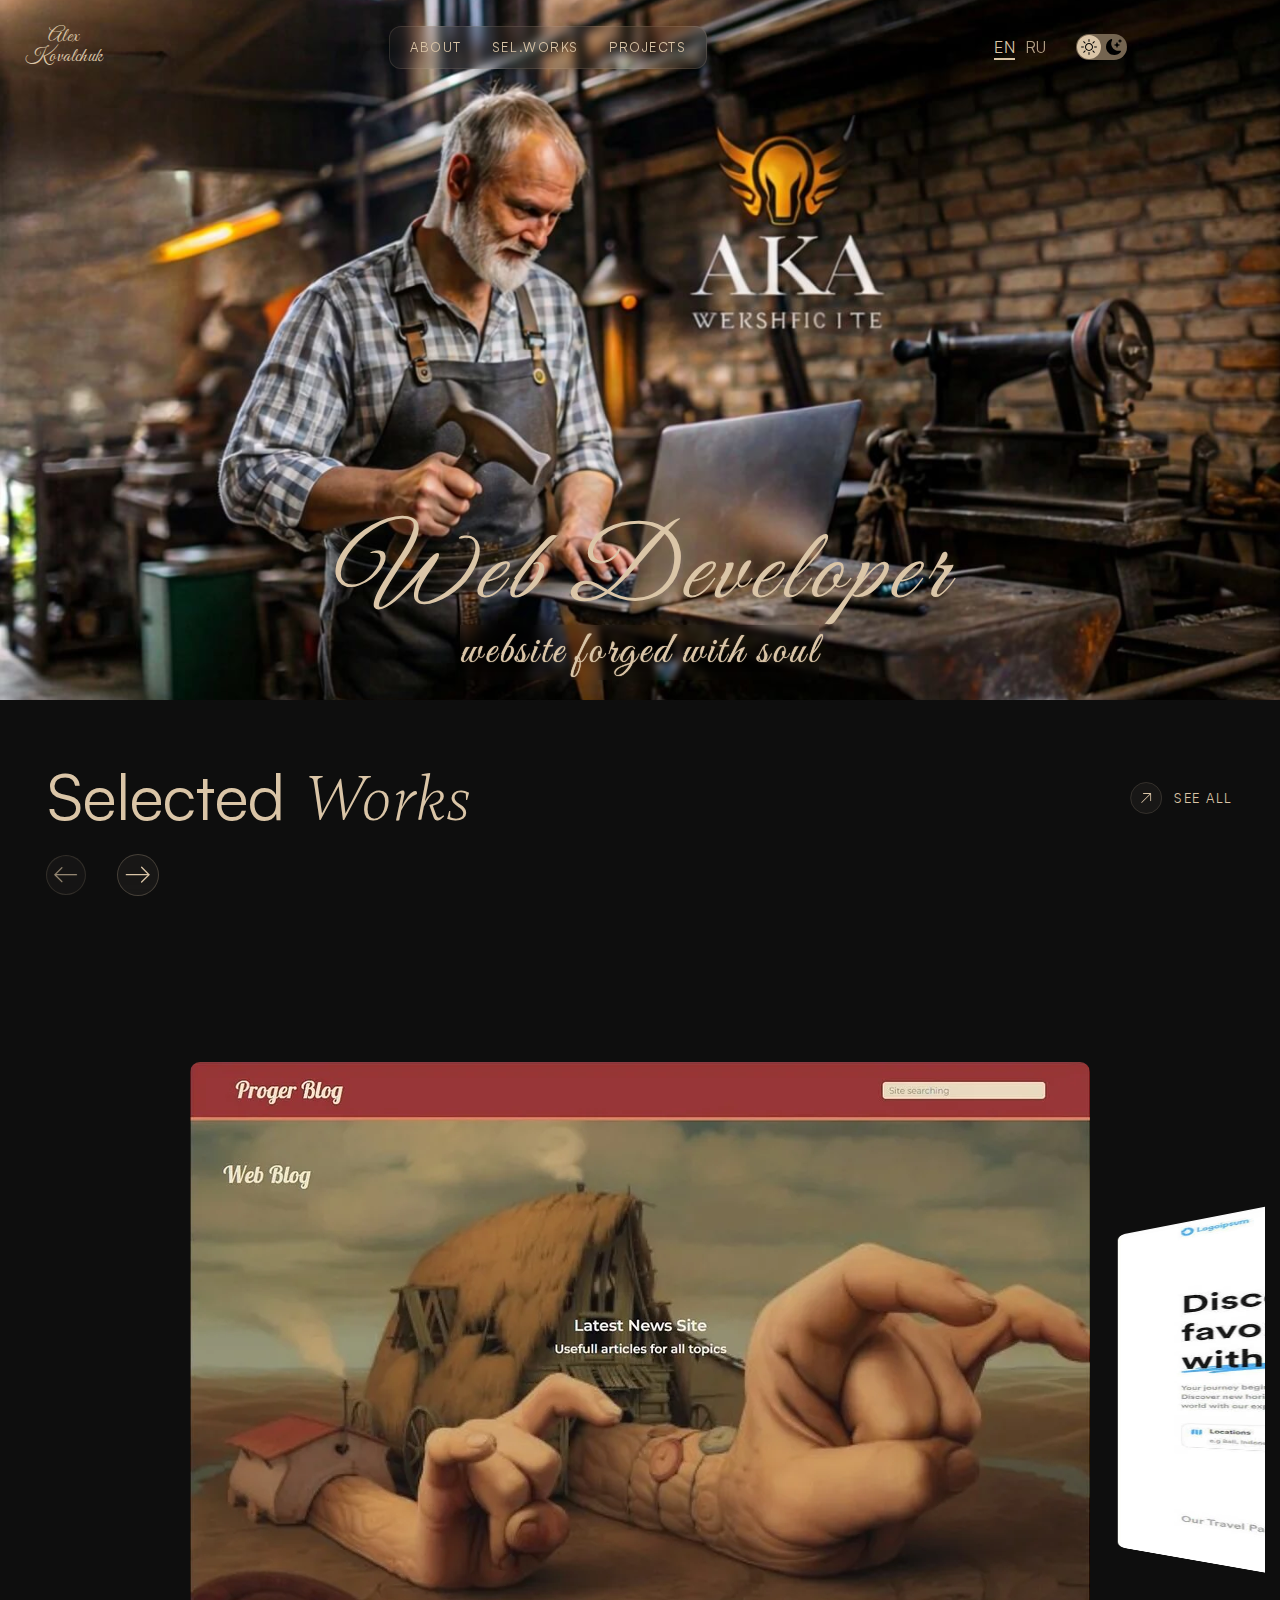
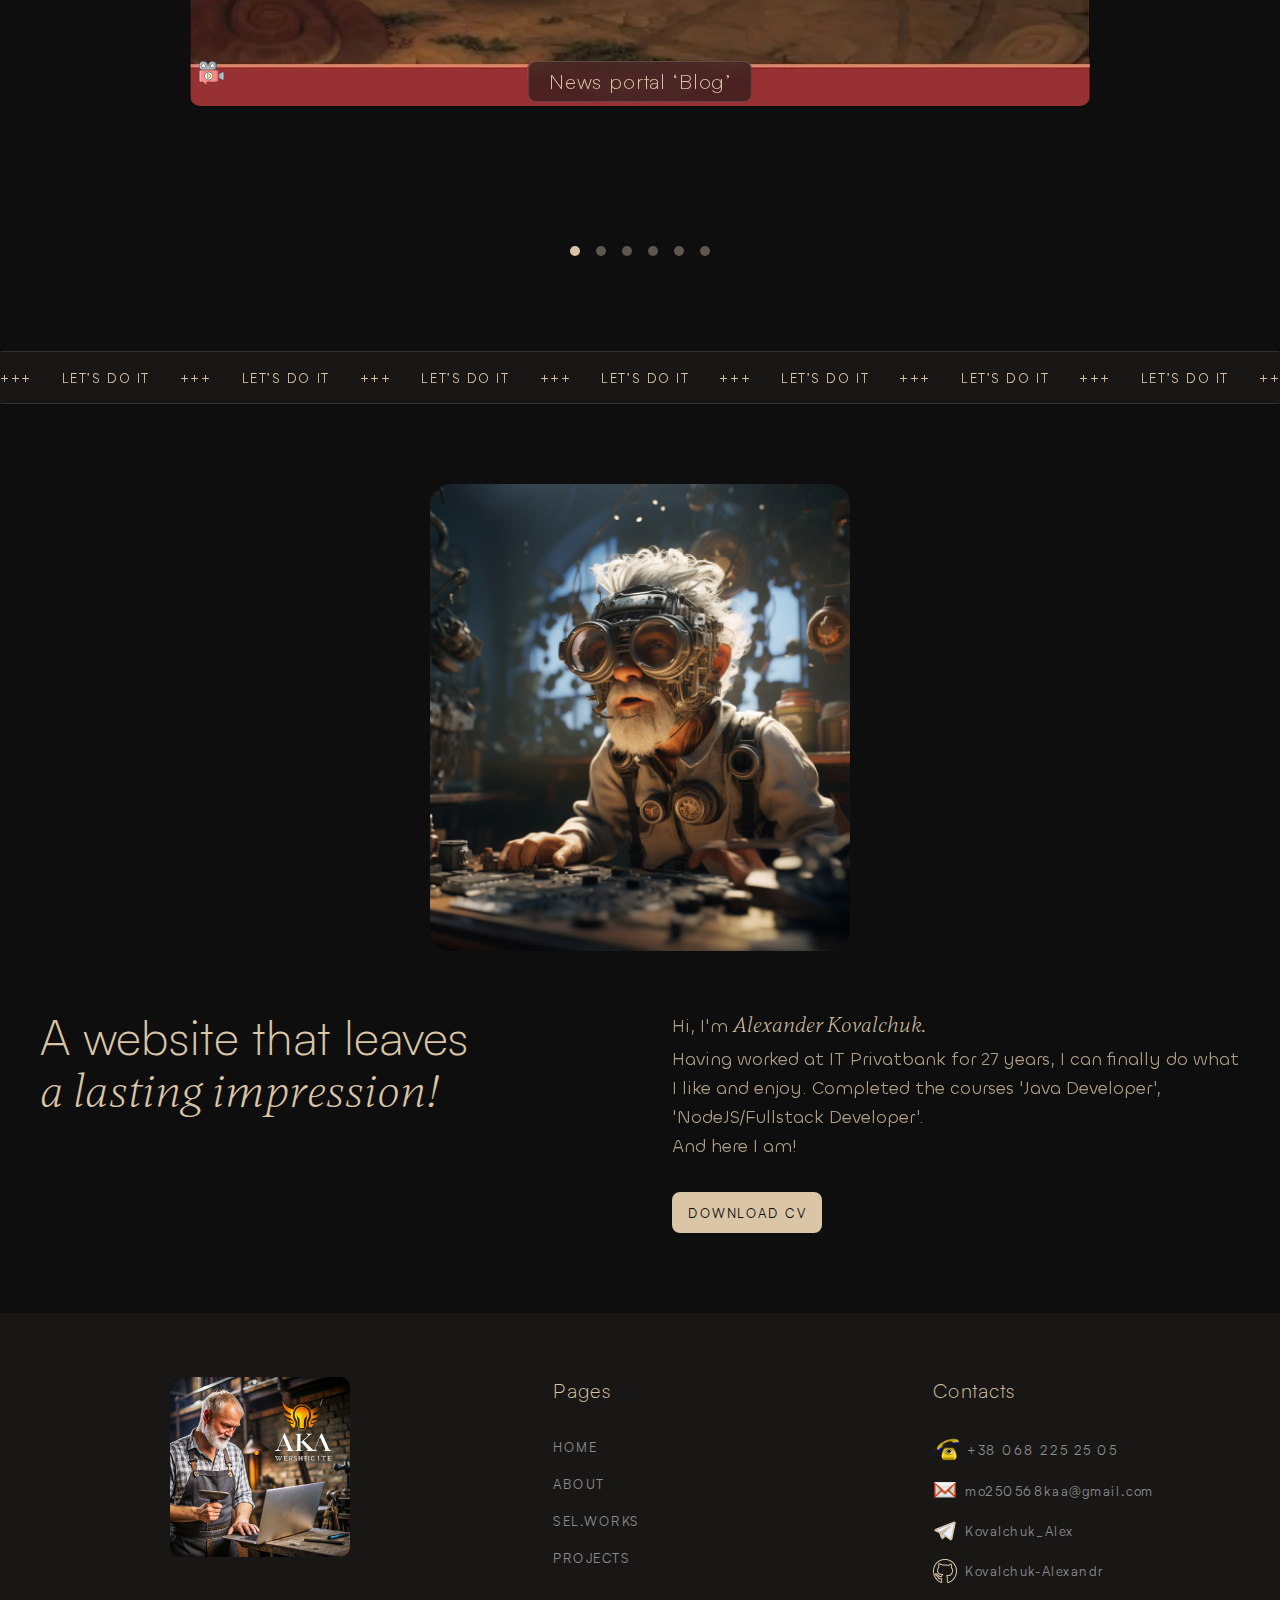
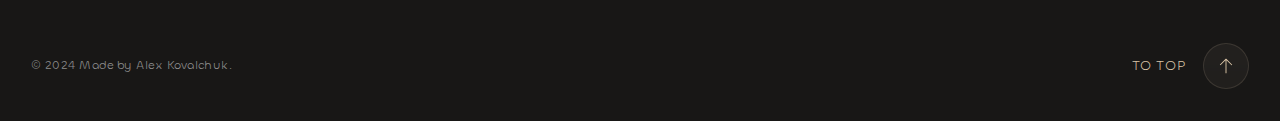
==== commit 22eaedd8: "adptive fixed on prjs" ====
--- a/index.html
+++ b/index.html
@@ -55,7 +55,7 @@
                             <span>alex<br>kovalchuk</span> 
                         </a>
 
-                        <ul class="nav-list">
+                        <ul class="nav-list nav-list-main">
                             <li class="nav-list__item"><a href="#about" class="nav-list__link" data-lang="about">About</a></li>
                             <li class="nav-list__item"><a href="#works" class="nav-list__link" data-lang="selected">Sel.Works</a></li>
                             <li class="nav-list__item"><a href="./projects.html" class="nav-list__link" data-lang="projectsMenu">Projects</a></li>
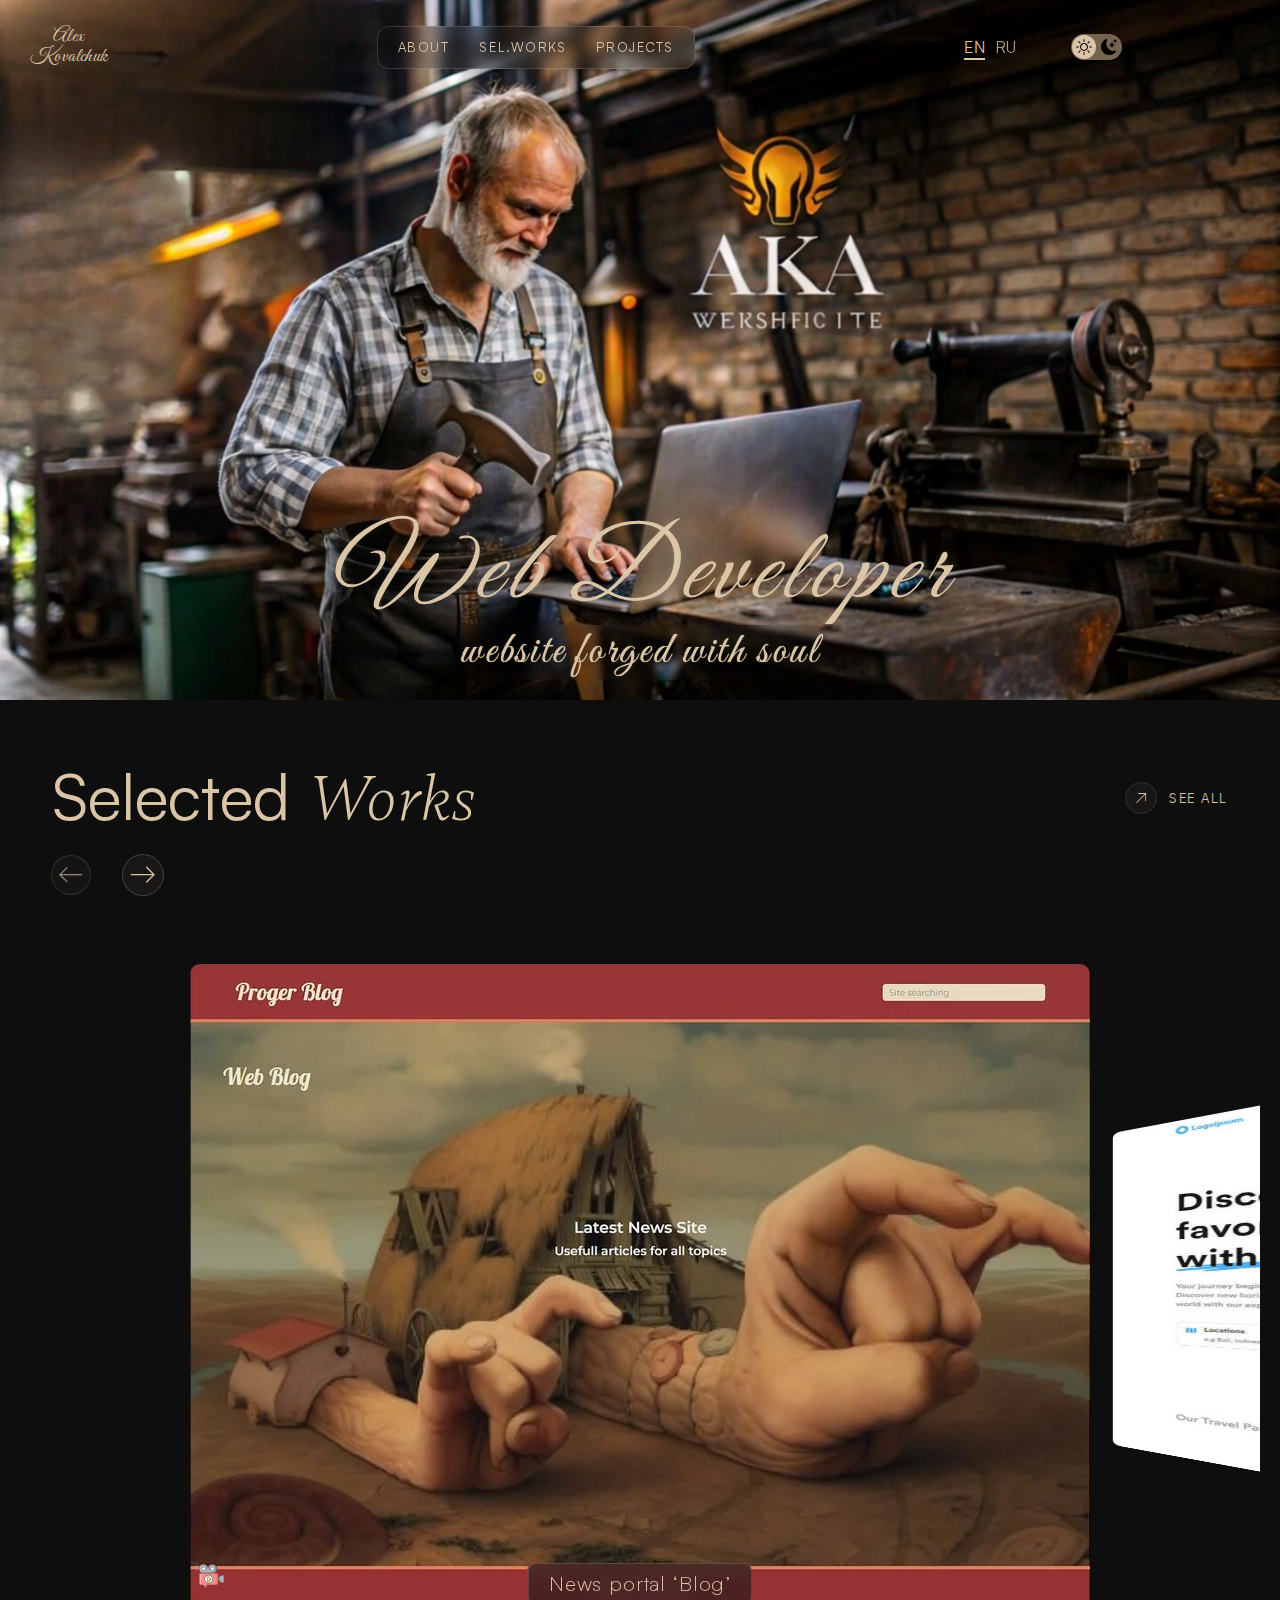
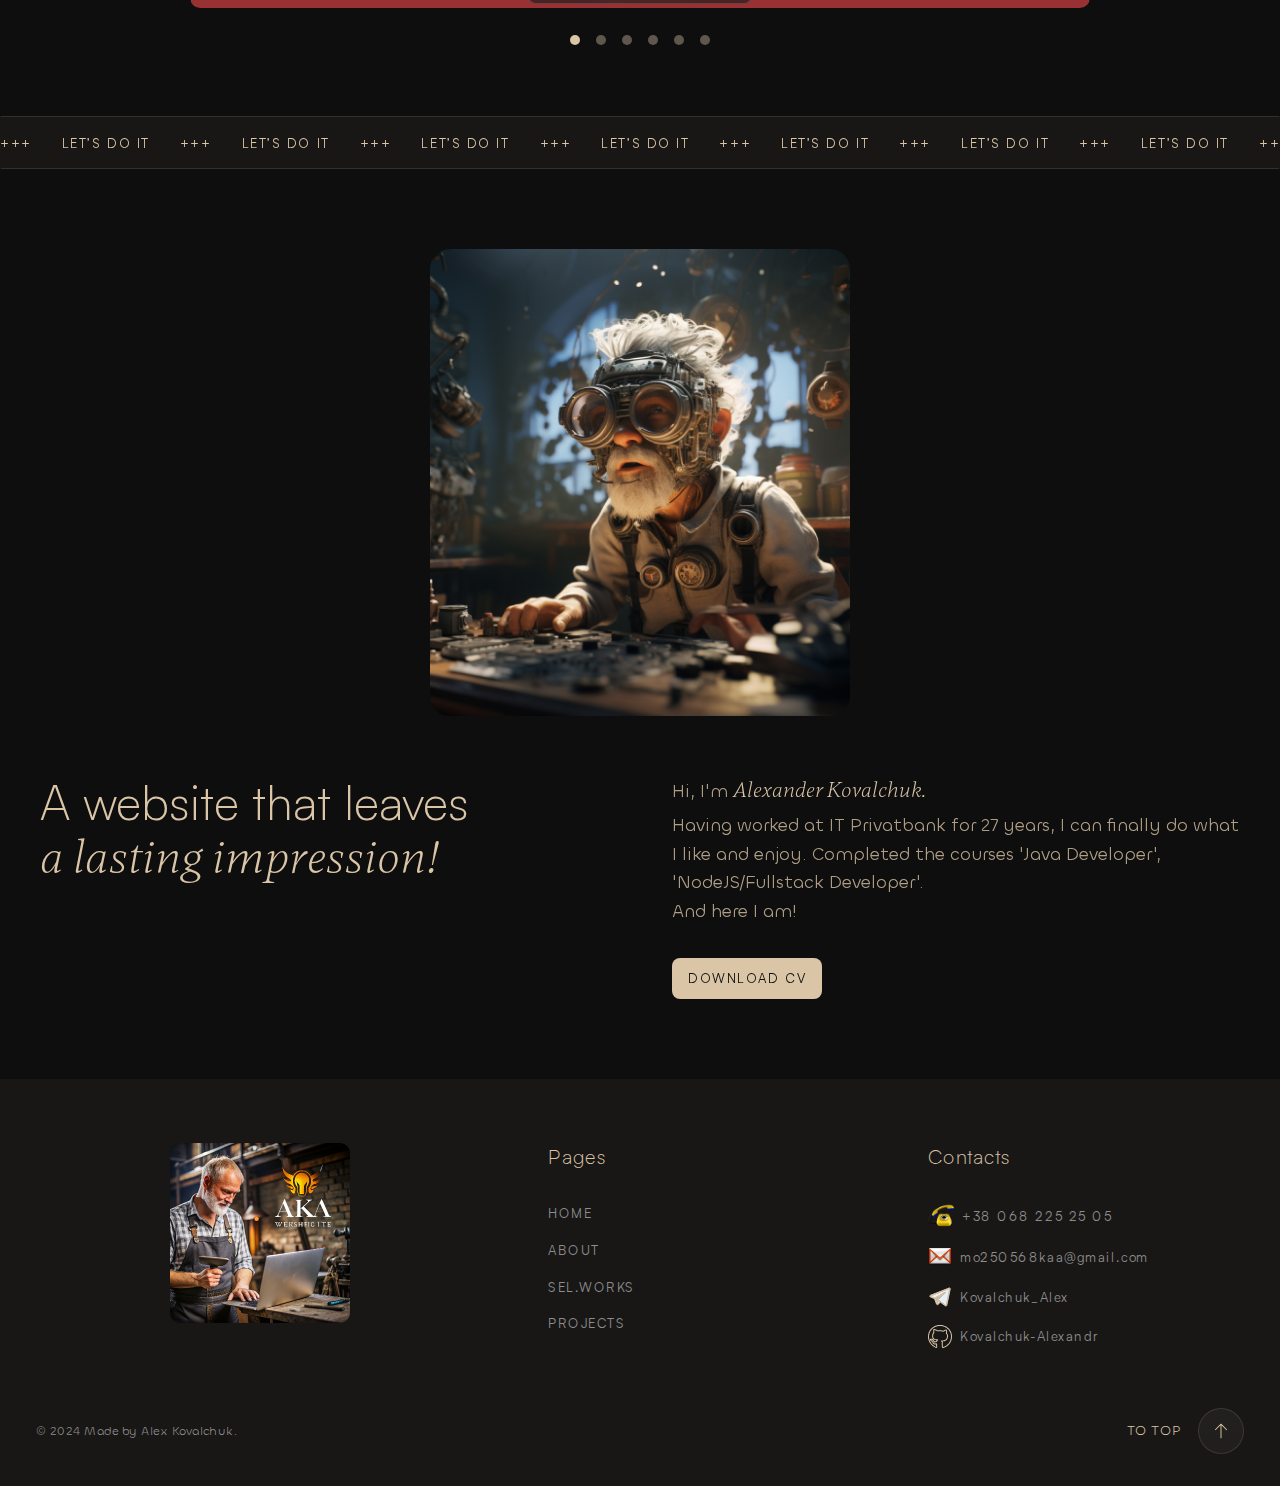
==== commit 3b745c23: "html refact" ====
--- a/index.html
+++ b/index.html
@@ -18,7 +18,6 @@
                 <a href="./index.html" class="logo">
                     <img src="./img/logo/aka-180.png" class="logo__img" width="48" alt="AKA Logo">
                     <strong>Freelancer</strong> portfolio
-                    <span>ALEX SMITH</span> 
                     <span>alex<br>kovalchuk</span> 
                 </a>
 
@@ -73,7 +72,6 @@
                             </button>
 
                         </div>
-
                     </div>
                 </div>
             </nav>
@@ -121,7 +119,7 @@
                             <ul class="swiper-wrapper works__grid">
                                 <!-- Slides -->
                                 <!-- <div class="swiper-slide">
-                                    <div class="swiper-slide-text"> Slide 1</div>
+                                <div class="swiper-slide-text"> Slide 1</div>
                                     <img src="https://swiperjs.com/demos/images/nature-1.jpg" />
                                 </div>
                                 <div class="swiper-slide">
@@ -132,7 +130,6 @@
                                     <div class="swiper-slide-text"> Slide 3</div>
                                     <img src="https://swiperjs.com/demos/images/nature-3.jpg" />
                                 </div> -->
-                                
                             </ul>
                             
                             <div class="swiper-pagination"></div>
@@ -338,7 +335,6 @@
 
     <!-- Программный скрипт -->
     <!-- <script src="./js/modules/scroll-reveal.js"></script> -->
-    <!-- <script src="./js/modules/mobile-nav.js"></script> -->
     <script src="./js/modules/swiper.js"></script>
 
     <script src="./js/projects.js"></script>
